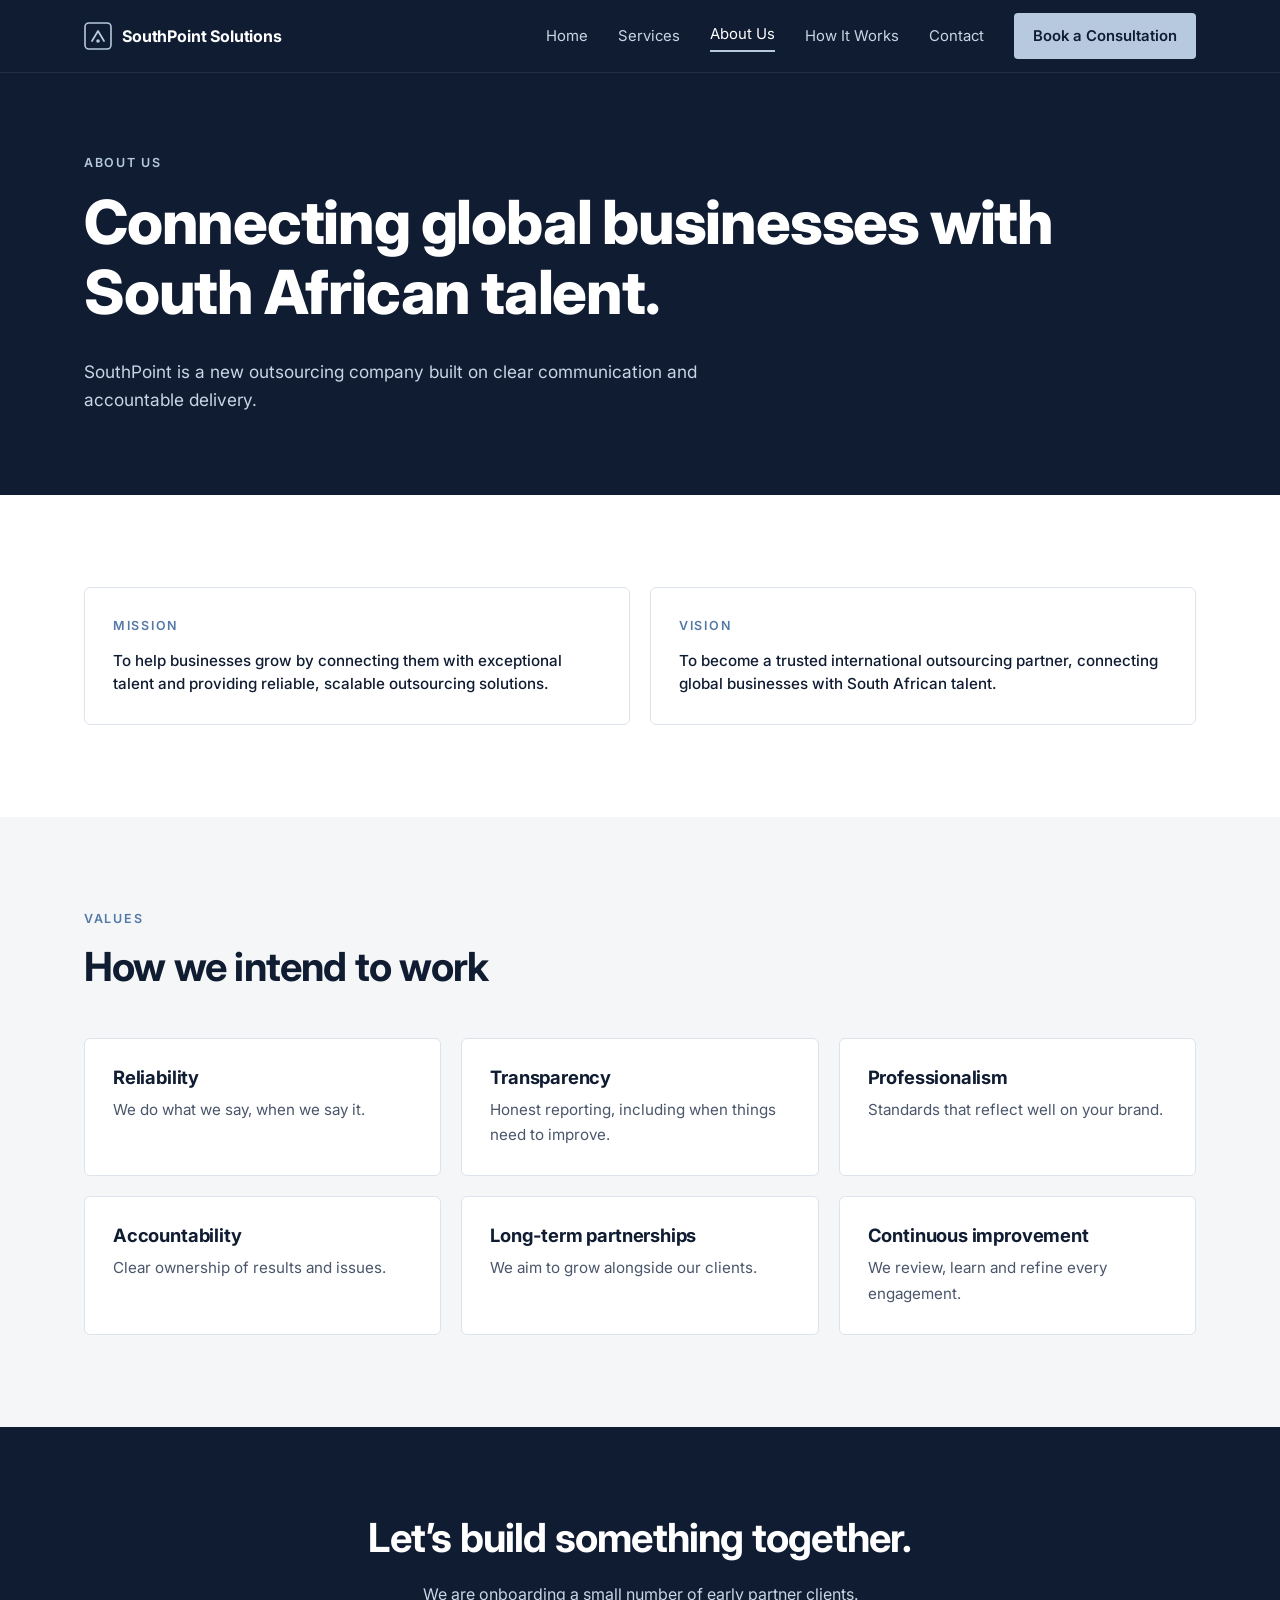
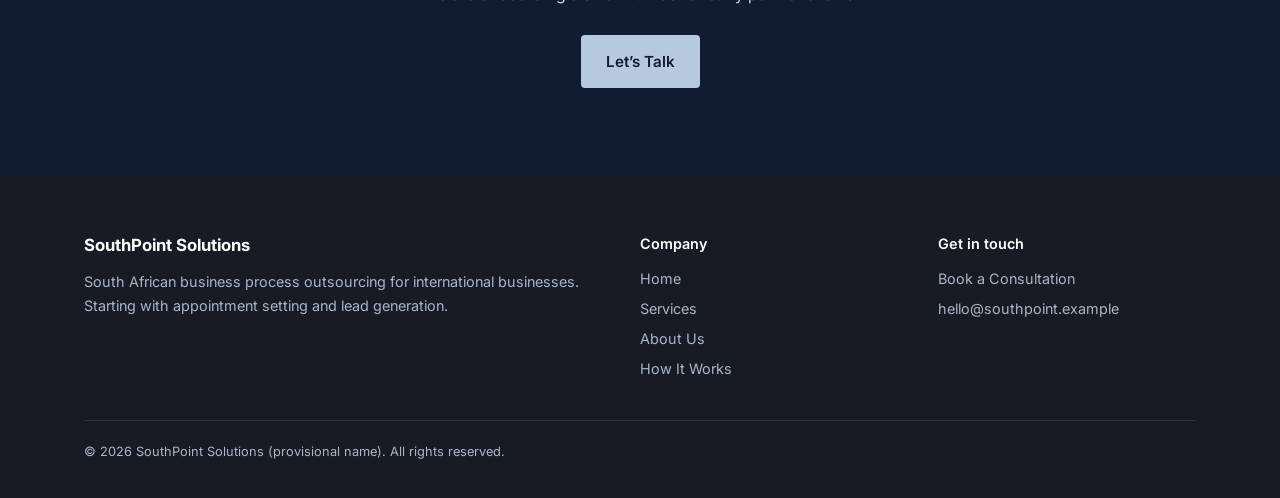
==== about.html @ 7ee45c9f "V1" ====
<!DOCTYPE html>
<html lang="en">
<head>
<meta charset="utf-8">
<meta name="viewport" content="width=device-width, initial-scale=1, viewport-fit=cover">
<title>About SouthPoint Solutions | International Outsourcing Partner</title>
<meta name="description" content="Our mission, vision and values: connecting global businesses with exceptional South African talent.">
<link rel="icon" href="assets/favicon.svg" type="image/svg+xml">
<link rel="preconnect" href="https://fonts.googleapis.com">
<link rel="stylesheet" href="https://fonts.googleapis.com/css2?family=Inter:wght@400;500;600;700;800&display=swap">
<link rel="stylesheet" href="assets/css/style.css">
</head>
<body>
<header>
<div class="wrap nav">
<a class="logo" href="index.html" aria-label="SouthPoint Solutions home"><svg viewBox="0 0 28 28" fill="none"><rect x="1" y="1" width="26" height="26" rx="4" stroke="#B7C9DF" stroke-width="1.6"/><path d="M8 19l6-10 6 10" stroke="#B7C9DF" stroke-width="1.8" stroke-linecap="round" stroke-linejoin="round"/><circle cx="14" cy="19" r="1.8" fill="#B7C9DF"/></svg>SouthPoint Solutions</a>
<button class="burger" id="burger" aria-label="Toggle menu" aria-expanded="false" aria-controls="menu"><svg width="24" height="24" viewBox="0 0 24 24" fill="none" stroke="currentColor" stroke-width="2" stroke-linecap="round"><path d="M3 6h18M3 12h18M3 18h18"/></svg></button>
<nav class="menu" id="menu" aria-label="Main">
<a href="index.html">Home</a><a href="services.html">Services</a><a href="about.html" class="on" aria-current="page">About Us</a><a href="how-it-works.html">How It Works</a><a href="contact.html">Contact</a>
<a class="btn btn-p" href="contact.html">Book a Consultation</a>
</nav>
</div>
</header>
<main id="main">
<section class="pagehead"><div class="wrap"><span class="eyebrow" style="color:#B7C9DF">About Us</span><h1>Connecting global businesses with South African talent.</h1><p>SouthPoint is a new outsourcing company built on clear communication and accountable delivery.</p></div></section>
<section class="s"><div class="wrap g2">
<div class="card"><span class="eyebrow">Mission</span><p class="q">To help businesses grow by connecting them with exceptional talent and providing reliable, scalable outsourcing solutions.</p></div>
<div class="card"><span class="eyebrow">Vision</span><p class="q">To become a trusted international outsourcing partner, connecting global businesses with South African talent.</p></div>
</div></section>
<section class="s alt"><div class="wrap">
<div class="head"><span class="eyebrow">Values</span><h2>How we intend to work</h2></div>
<div class="g3">
<div class="card"><h3>Reliability</h3><p>We do what we say, when we say it.</p></div>
<div class="card"><h3>Transparency</h3><p>Honest reporting, including when things need to improve.</p></div>
<div class="card"><h3>Professionalism</h3><p>Standards that reflect well on your brand.</p></div>
<div class="card"><h3>Accountability</h3><p>Clear ownership of results and issues.</p></div>
<div class="card"><h3>Long-term partnerships</h3><p>We aim to grow alongside our clients.</p></div>
<div class="card"><h3>Continuous improvement</h3><p>We review, learn and refine every engagement.</p></div>
</div></div></section>
<section class="cta"><div class="wrap"><h2>Let’s build something together.</h2><p>We are onboarding a small number of early partner clients.</p><a class="btn btn-p" href="contact.html">Let’s Talk</a></div></section>
</main>
<footer><div class="wrap">
<div class="cols">
<div><p style="color:#fff;font-weight:700;font-size:1.05rem">SouthPoint Solutions</p><p>South African business process outsourcing for international businesses. Starting with appointment setting and lead generation.</p></div>
<div><p style="color:#fff;font-weight:600">Company</p><a href="index.html">Home</a><a href="services.html">Services</a><a href="about.html">About Us</a><a href="how-it-works.html">How It Works</a></div>
<div><p style="color:#fff;font-weight:600">Get in touch</p><a href="contact.html">Book a Consultation</a><a href="mailto:hello@southpoint.example">hello@southpoint.example</a></div>
</div>
<div class="legal">&copy; 2026 SouthPoint Solutions (provisional name). All rights reserved.</div>
</div></footer>
<script src="assets/js/main.js" defer></script>
</body>
</html>
---- assets/css/style.css ----
:root{--bg:#fff;--alt:#F4F6F8;--text:#101C32;--muted:#4a566b;--line:#dde3ea;--navy:#101C32;--char:#171B24;--blue:#5479A6;--accent:#B7C9DF;--card:#fff;box-sizing:border-box;padding-top:env(safe-area-inset-top,0px);padding-bottom:env(safe-area-inset-bottom,0px)}
@media (prefers-color-scheme:dark){:root:not([data-theme="light"]){color-scheme:dark;--bg:#0c1424;--alt:#101C32;--text:#eef2f7;--muted:#a9b6c8;--line:#26334a;--card:#14213a;--blue:#8fb0d8}}
:root[data-theme="dark"]{color-scheme:dark;--bg:#0c1424;--alt:#101C32;--text:#eef2f7;--muted:#a9b6c8;--line:#26334a;--card:#14213a;--blue:#8fb0d8}
*,*:before,*:after{box-sizing:border-box}
html{scroll-behavior:smooth;scroll-padding-top:calc(72px + env(safe-area-inset-top,0px))}
body{margin:0;background:var(--bg);color:var(--text);font:400 16px/1.65 Inter,system-ui,-apple-system,"Segoe UI",Roboto,sans-serif;-webkit-font-smoothing:antialiased}
body::before{content:"";position:fixed;inset:0 0 auto;height:env(safe-area-inset-top,0px);background:var(--navy);z-index:60}
h1,h2,h3{line-height:1.15;letter-spacing:-.02em;margin:0 0 .5em;font-weight:700}
h1{font-size:clamp(2.2rem,5.4vw,3.8rem);font-weight:800}
h2{font-size:clamp(1.7rem,3.4vw,2.5rem)}
h3{font-size:1.15rem;letter-spacing:-.01em}
p{margin:0 0 1em;color:var(--muted)}
a{color:inherit}
.wrap{max-width:1160px;margin:0 auto;padding:0 24px}
.eyebrow{font-size:.78rem;font-weight:600;letter-spacing:.14em;text-transform:uppercase;color:var(--blue);margin-bottom:14px;display:block}
header{position:sticky;top:env(safe-area-inset-top,0px);z-index:50;background:var(--navy);color:#fff;border-bottom:1px solid rgba(255,255,255,.08)}
.nav{display:flex;align-items:center;justify-content:space-between;height:72px}
.logo{display:flex;align-items:center;gap:10px;font-weight:700;text-decoration:none;color:#fff;letter-spacing:-.01em}
.logo svg{width:28px;height:28px}
.menu{display:flex;align-items:center;gap:30px}
.menu a{text-decoration:none;font-size:.93rem;color:#c9d5e5;transition:color .2s}
.menu a:hover,.menu a.on{color:#fff}
.menu a.on:not(.btn){box-shadow:0 2px 0 var(--accent);padding-bottom:4px}
.btn{display:inline-block;padding:13px 24px;border-radius:4px;font-weight:600;font-size:.95rem;text-decoration:none;border:1px solid transparent;cursor:pointer;font-family:inherit;transition:transform .2s,background .2s}
.btn:hover{transform:translateY(-1px)}
.btn-p{background:var(--accent);color:var(--navy)}
.btn-p:hover{background:#fff}
.btn-s{border-color:rgba(255,255,255,.35);color:#fff}
.btn-s:hover{background:rgba(255,255,255,.08)}
.btn-d{background:var(--navy);color:#fff}
.menu .btn{padding:10px 18px;color:var(--navy)}
.menu .btn:hover{color:var(--navy)}
.burger{display:none;background:none;border:0;color:#fff;padding:8px;cursor:pointer}
.hero{background:var(--navy);color:#fff;padding:96px 0 104px}
.hero p{color:#c9d5e5;font-size:1.1rem;max-width:560px}
.hero .grid{display:grid;grid-template-columns:1.15fr .85fr;gap:56px;align-items:center}
.cta-row{display:flex;gap:14px;flex-wrap:wrap;margin-top:32px}
.hero svg.vis{width:100%;height:auto}
.note{font-size:.82rem;color:#8ea2bf;margin-top:20px}
section.s{padding:92px 0}
.alt{background:var(--alt)}
.head{max-width:680px;margin-bottom:48px}
.g3{display:grid;grid-template-columns:repeat(3,1fr);gap:20px}
.g2{display:grid;grid-template-columns:repeat(2,1fr);gap:20px}
.card{background:var(--card);border:1px solid var(--line);border-radius:6px;padding:28px}
.card p{margin:0;font-size:.95rem}
.ic{width:40px;height:40px;border-radius:6px;background:var(--navy);display:grid;place-items:center;margin-bottom:18px}
.ic svg{width:20px;height:20px;stroke:var(--accent);fill:none;stroke-width:1.8;stroke-linecap:round;stroke-linejoin:round}
.split{display:grid;grid-template-columns:1fr 1fr;gap:64px;align-items:start}
.ticks{list-style:none;padding:0;margin:0}
.ticks li{padding:14px 0 14px 32px;border-bottom:1px solid var(--line);position:relative;color:var(--muted)}
.ticks li strong{color:var(--text);font-weight:600}
.ticks li:before{content:"";position:absolute;left:2px;top:22px;width:12px;height:7px;border-left:2px solid var(--blue);border-bottom:2px solid var(--blue);transform:rotate(-45deg)}
.steps{display:grid;grid-template-columns:repeat(4,1fr);gap:20px;counter-reset:s}
.step{border-top:2px solid var(--blue);padding-top:20px}
.step b{display:block;font-size:.8rem;color:var(--blue);letter-spacing:.1em;margin-bottom:8px}
.tl{position:relative;max-width:760px;margin:0 auto;padding-left:44px}
.tl:before{content:"";position:absolute;left:13px;top:6px;bottom:6px;width:2px;background:var(--line)}
.tl .it{position:relative;margin-bottom:36px}
.tl .it:before{content:"";position:absolute;left:-39px;top:5px;width:14px;height:14px;border-radius:50%;background:var(--navy);border:3px solid var(--accent)}
.tl .it small{color:var(--blue);font-weight:600;letter-spacing:.08em;font-size:.76rem;text-transform:uppercase}
.cta{background:var(--navy);color:#fff;text-align:center;padding:88px 0}
.cta p{color:#c9d5e5;max-width:520px;margin:0 auto 28px}
.pagehead{background:var(--navy);color:#fff;padding:80px 0}
.pagehead p{color:#c9d5e5;max-width:640px;font-size:1.08rem;margin:0}
.q{font-size:1.25rem;line-height:1.5;font-weight:500;color:var(--text);margin:0 0 12px}
form{display:grid;grid-template-columns:1fr 1fr;gap:18px}
.f{display:flex;flex-direction:column;gap:6px}
.f.w{grid-column:1/-1}
label{font-size:.85rem;font-weight:600}
input,select,textarea{font:inherit;padding:12px 14px;border:1px solid var(--line);border-radius:4px;background:var(--card);color:var(--text);width:100%}
input:focus,select:focus,textarea:focus,a:focus-visible,button:focus-visible{outline:2px solid var(--blue);outline-offset:2px}
.err{color:#c0392b;font-size:.8rem;min-height:1em}
[aria-invalid="true"]{border-color:#c0392b}
.ok{display:none;padding:20px;border-radius:6px;border:1px solid var(--blue);background:var(--alt)}
.book{border:1px dashed var(--blue);border-radius:6px;padding:24px;margin-top:24px;background:var(--card)}
footer{background:var(--char);color:#a9b6c8;padding:56px 0 36px;font-size:.9rem}
footer .cols{display:grid;grid-template-columns:2fr 1fr 1fr;gap:40px}
footer a{display:block;text-decoration:none;padding:3px 0}
footer a:hover{color:#fff}
footer p{color:#a9b6c8;margin:0 0 .6em}
.legal{border-top:1px solid rgba(255,255,255,.1);margin-top:36px;padding-top:20px;font-size:.8rem}
main{animation:in .45s ease}
@keyframes in{from{opacity:0;transform:translateY(8px)}to{opacity:1;transform:none}}
@media (prefers-reduced-motion:reduce){main{animation:none}html{scroll-behavior:auto}.btn:hover{transform:none}}
.table{overflow-x:auto}
@media (max-width:900px){
.menu{display:none;position:absolute;left:0;right:0;top:72px;background:var(--navy);flex-direction:column;align-items:flex-start;padding:20px 24px 28px;gap:18px;border-bottom:1px solid rgba(255,255,255,.1)}
.menu.open{display:flex}.burger{display:block}
.hero .grid,.split,.g3,.g2,.steps,footer .cols,form{grid-template-columns:1fr}
.hero{padding:64px 0}section.s{padding:64px 0}.hero svg.vis{max-width:420px}
}
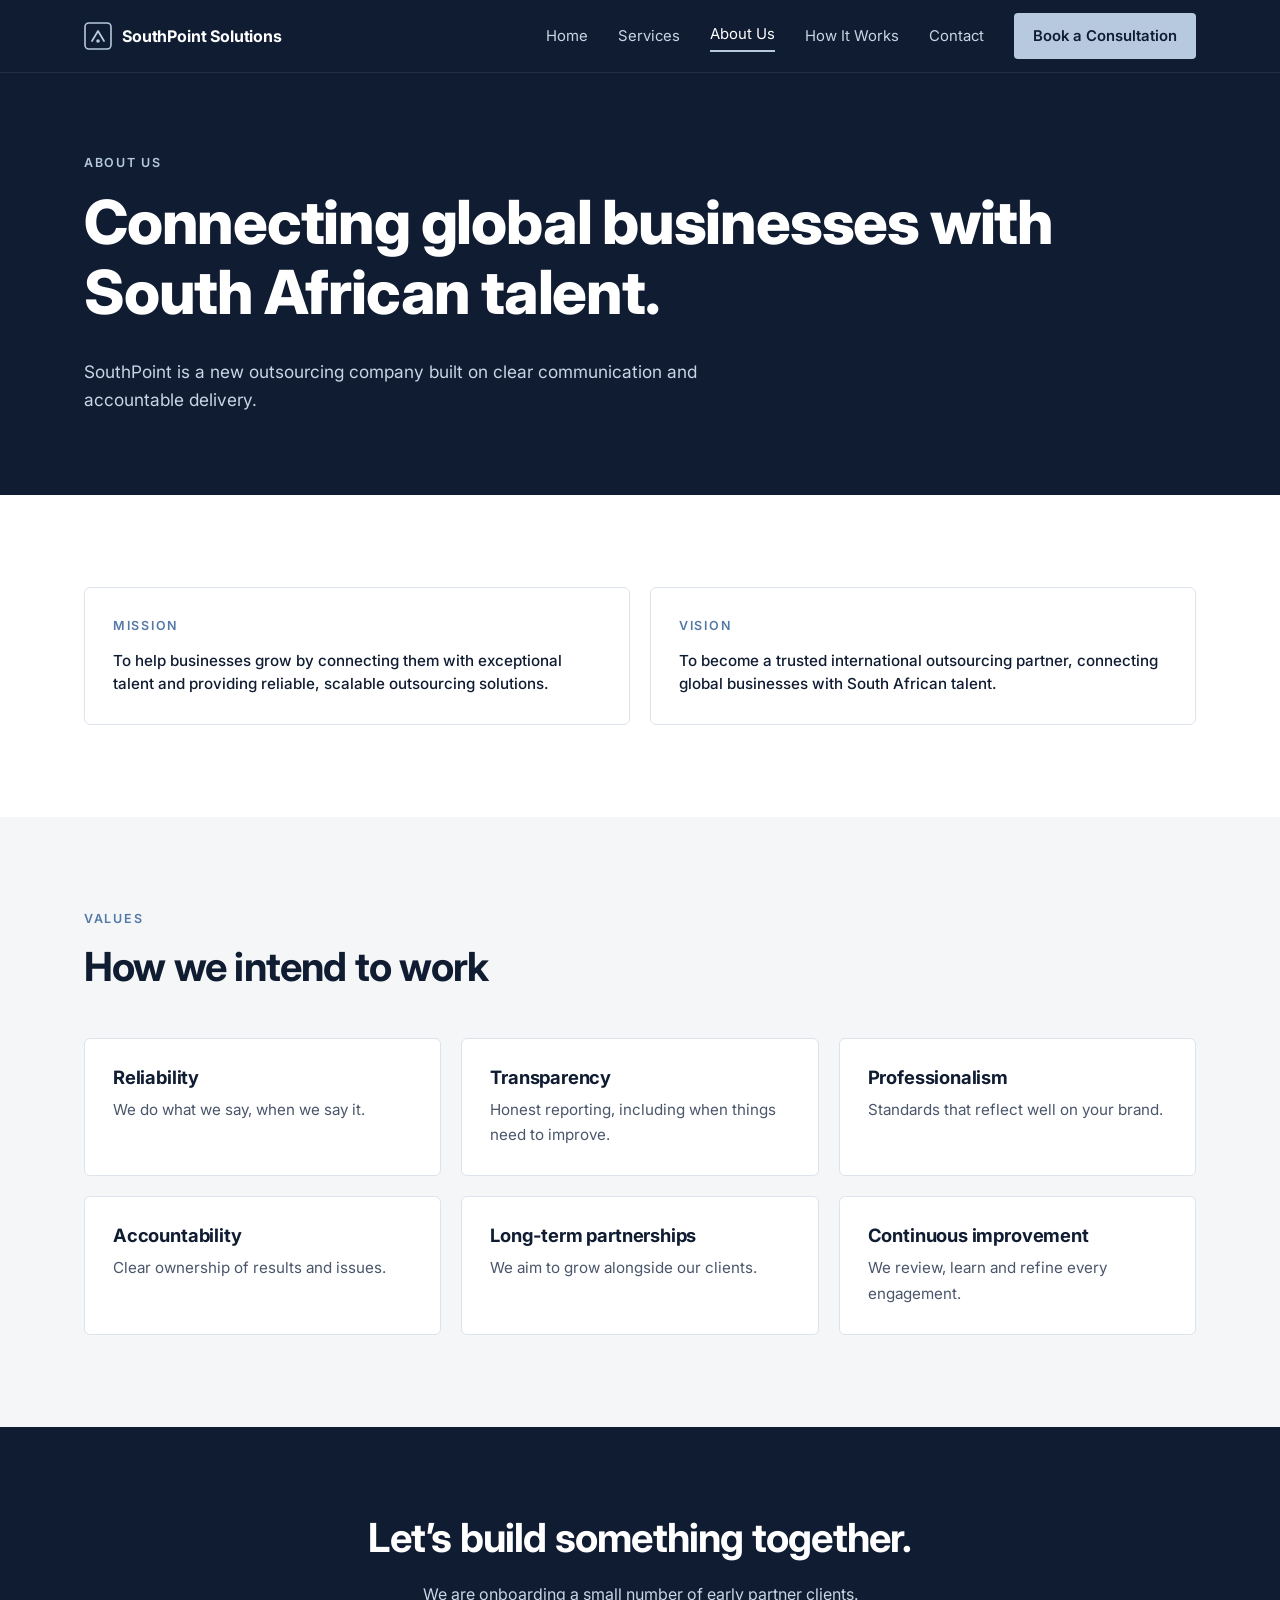
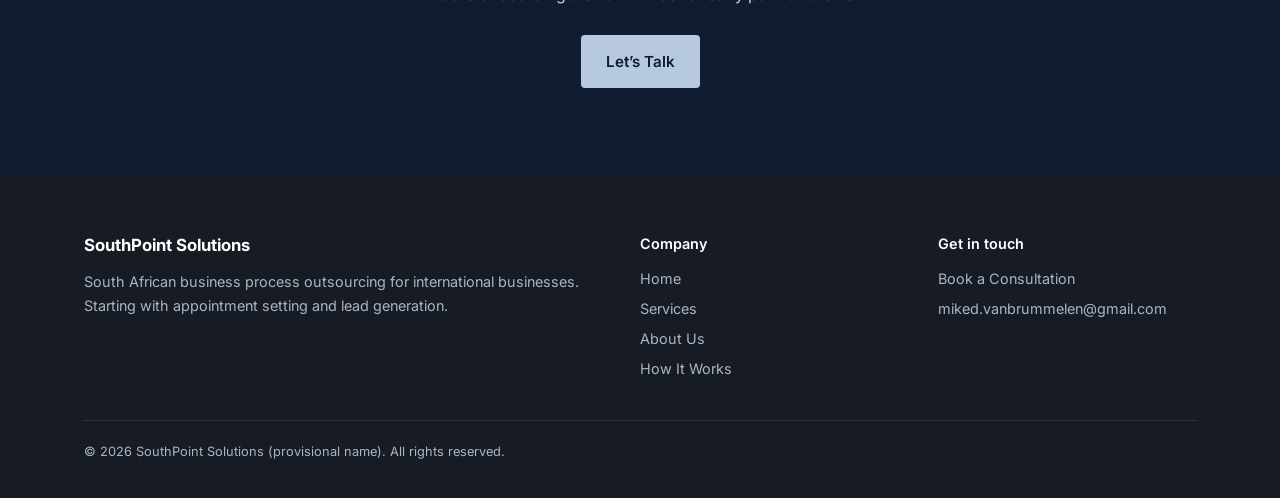
==== commit 38e40f2d: "contact details" ====
--- a/about.html
+++ b/about.html
@@ -43,7 +43,7 @@
 <div class="cols">
 <div><p style="color:#fff;font-weight:700;font-size:1.05rem">SouthPoint Solutions</p><p>South African business process outsourcing for international businesses. Starting with appointment setting and lead generation.</p></div>
 <div><p style="color:#fff;font-weight:600">Company</p><a href="index.html">Home</a><a href="services.html">Services</a><a href="about.html">About Us</a><a href="how-it-works.html">How It Works</a></div>
-<div><p style="color:#fff;font-weight:600">Get in touch</p><a href="contact.html">Book a Consultation</a><a href="mailto:hello@southpoint.example">hello@southpoint.example</a></div>
+<div><p style="color:#fff;font-weight:600">Get in touch</p><a href="contact.html">Book a Consultation</a><a href="mailto:miked.vanbrummelen@gmail.com">miked.vanbrummelen@gmail.com</a></div>
 </div>
 <div class="legal">&copy; 2026 SouthPoint Solutions (provisional name). All rights reserved.</div>
 </div></footer>
